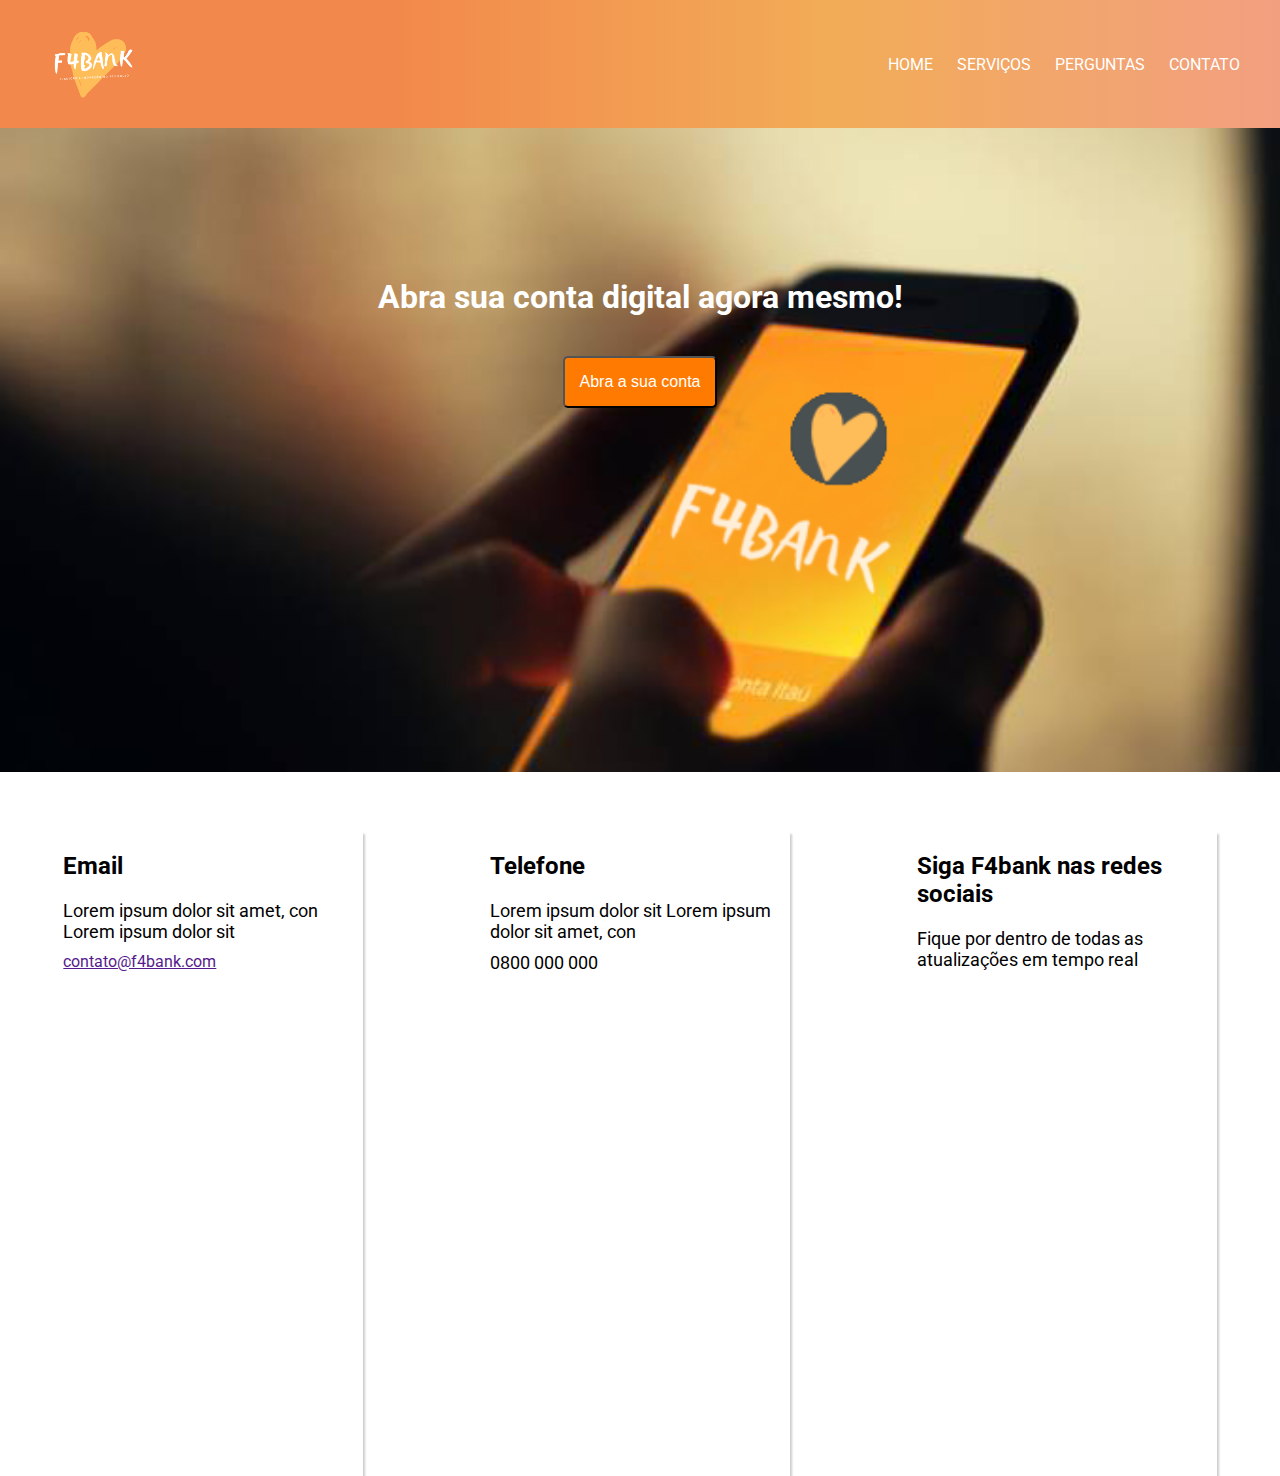
==== projeto-f4bank/contato.html @ 717983bf "Resolvendo problemas do git" ====
<!DOCTYPE html>
<html lang="en">
<head>
    <meta charset="UTF-8">
    <meta http-equiv="X-UA-Compatible" content="IE=edge">
    <meta name="viewport" content="width=device-width, initial-scale=1.0">
    <title>Document</title>
    <link rel="stylesheet" type="text/css" href="styles.css">
    <link rel="stylesheet" type="text/css" href="contato.css">
</head>
<body>
    <header class="container-menu">
        <img id="logo-menu" src="img/f4bank-removebg-preview.png" alt="logo-f4bank">
        <nav class="menu">
            <div class="teste">
                <input type="checkbox" id="check">
                <label for="check" class="check-btn">
                    <img src="img/menu-regular-24.png" alt="abrir-menu-mobile" class="bx-menu-open">   
                </label> 
                
                <ul class="itens-menu">
                    <li><a class="item 1" href="#">HOME</a></li>
                    <li><a class="item 2" href="#">SERVIÇOS</a></li>
                    <li><a class="item 3" href="#">PERGUNTAS</a></li>
                    <li><a class="item 4" href="#">CONTATO</a></li>
                </ul>      
            </div>
        </nav> 
    </header>
    <main>
        <div class="conta-digital">
            <h1>Abra sua conta digital agora mesmo!</h1>
            <button class="btn-conta-digital">Abra a sua conta</button>
        </div>
        <div class="container-contato">
            <div class="email">
                <h2>Email</h2>
                <p>Lorem ipsum dolor sit amet, con Lorem ipsum dolor sit</p>
                <a href="">contato@f4bank.com</a> 
            </div>

            <div class="telefone">
                <h2>Telefone</h2>
                <p>Lorem ipsum dolor sit Lorem ipsum dolor sit amet, con</p>
                <p>0800 000 000</p>
            </div>

            <div class="sociais">
                <h2>Siga F4bank nas redes sociais</h2>
                <p>Fique por dentro de todas as atualizações em tempo real</p>
                <a href=""><img src="" alt=""></a>
            </div>
        </div>
    </main>
    <footer>
        
    </footer>
</body>
</html>


<!-- <div class="formulario">
            <form>
                <h2>Entre em contato com a gente</h2>
                <label>Nome:</label><br>
                <input type="text" id="name" name="nome"><br>
                <label>Email:</label><br>
                <input type="email" id="name" name="email"><br>
                <label>Mensagem:</label><br>
                <textarea type="text" id="name" name="text"></textarea> <br>
                <button class="btn">Enviar</button>
            </form>
        </div> -->
---- projeto-f4bank/styles.css ----
/* ===================================== GOOGLE FONTS ===================================== */
@import url('https://fonts.googleapis.com/css2?family=Roboto&display=swap');

/* ===================================== VARIÁVEIS ===================================== */
:root{
    /* =================== CORES =================== */
    --cor-principal-menu: linear-gradient(90deg, #F2884B 30%, #F2AC57, #F29F80);;
    --cor-menu-mobile: linear-gradient(90deg, #F2884B 30%, #F2AC57, #F29F80);
    --cor-fonte-menu: white;
    --cor-hover-menu: #8b8b8b;

    /* =================== TIPOGRAFIA =================== */
    --font-body: 'Roboto', sans-serif;

    --altura-menu: 8rem;
    --padding-vertical-menu: 0 2rem;
    --padding-itens-menu: .5rem;
    --gap-itens-menu-desktop: .5rem;
    --border-radius-itens-menu: 1rem;
    --transicao-hover-itens-menu: 1s;
    --tamanho-logo-menu: 100%;
    --icone-btn-mobile: 3rem;
}

/* =================== BASE =================== */
*{
    margin: 0;
    padding: 0;
    box-sizing: border-box;
}
body{
    font-family: var(--font-body);
}

/* =================== ESTILIZAÇÃO MENU =================== */
.container-menu{
    display: flex;
    justify-content: space-between;
    align-items: center;
    position: fixed;
    width: 100%;
    height: var(--altura-menu);
    padding: var(--padding-vertical-menu);
    background-image: var(--cor-principal-menu);
}

.itens-menu{
    display: flex;
    gap: var(--gap-itens-menu-desktop);
}

li{
    list-style: none;
}

.item{
    text-decoration: none;
    padding: var(--padding-itens-menu);
    color: var(--cor-fonte-menu);
    border-radius: var(--border-radius-itens-menu);
}

.item:hover{
    background-color: var(--cor-hover-menu);
    transition: var(--transicao-hover-itens-menu);
}

#logo-menu{
    height: var(--tamanho-logo-menu);
}

#check{
    display: none;
}

.bx-menu-open{
    display: none;
    height: var(--icone-btn-mobile);
    cursor: pointer;
}

/* =================== ESTILIZAÇÃO CONTEÚDO =================== */
main{
    padding: 8rem 0;
    height: 100vh;
}
div,html {

    height: 100%;
    margin: 0
}


.bloco-container{

display: flex;
flex-direction: column;

} 

.container01 {


    background-image: url("img/imageminicial.png");
    background-repeat: no-repeat;
    background-size: 100%;
    height: 150vh;
  
    

}


#titulo-container1 {
       

    display: grid;
    grid-template-columns: repeat(3,1fr);
    justify-content: center;
    color: azure;
    font-size: 30px;
    padding-top: 60px;
    padding-left: 50px;
    padding-right: 50px;
     font-family: 'Lucida Sans';
}

#subtitulo01{
    display: grid;       
    grid-template-columns: .85fr 1fr 1fr;
    color: azure;
    font-size: 15px;
    margin-top: 20px;
    padding-left: 50px;
    padding-right: 50px;
    font-family: 'Lucida Sans';
}

p1 {text-shadow: 0.05em 0.05em rgb(0, 0, 0)}



.container02 {
display:grid ;
grid-template-columns: 1fr 1fr;
background-color : rgb(255, 255, 255);
margin-left: 100px;
margin-top: -110px; 
}

p2{
 
    margin-top: 100px;
   margin-right: 100px; 
   text-align:justify;

}

.container03 {

    display:grid ;
    grid-template-columns: 1fr 1fr 1fr;
    background-color : rgb(255, 255, 255);
   
}

#cartoes{

display: grid;
margin-left: 100px;
height: 60vh;

}


/* =================== ESTILIZAÇÃO RODAPÉ =================== */

.footer{
    display: flex;
    flex-grow: 0;
    justify-content: space-around;
    align-items: center;
    height: 4rem;
    background-color: #444140;
}

.container-img-footer{
    height: 100%;
}


.paragrafo-footer{
    color: white;
}

#logo-footer{
    height: 100%;
}

/* =================== RESPONSIVIDADE =================== */
@media screen and (max-width: 600px) {
    .bx-menu-open{
        display: block;
    }

    .itens-menu{
        display: flex;
        flex-direction: column;
        justify-content:flex-start;
        align-items: center;
        position: absolute;
        width: 100%;
        height: calc(100vh - 8rem);
        top: 8rem;
        left: -110%;
        position: fixed;
        width: 100vw;
        height: 100vh;
        top: 8rem;
        left: -100%;
        padding: 1rem;        
        background-image: var(--cor-menu-mobile);
        transition: linear .5s;
        overflow-y: auto;
        z-index: 1000;
    }

    li{
        display: flex;
        justify-content: center;
        align-items: center;
        height: 3rem;
        width: 100%;
        border-bottom: 2px solid rgba(0, 0, 0, .05);
    }
    .item{
        width: 100%;
        text-align: center;
    }

    .bx-menu-open:hover{
        height: 3.5rem ;
        transition: .5s;
    }

    #check:checked ~ .itens-menu{ /* Se 'checked', ativa menu mobile!*/
        left: 0;
    }
}
---- projeto-f4bank/contato.css ----
/* Container conteudo contato */

.container-contato {
  display: flex;
  flex-direction: row;
  flex-wrap: wrap;
  justify-content: space-around;
}


/* Botão e background para abrir conta digital e o formulario */
.conta-digital {
  background-image: url(img/f4bank02.png);
  background-repeat: no-repeat;
  background-size: cover;
  background-position: center;
  padding: 150px;
  display: flex;
  flex-direction: column;
  align-items: center;
}

.conta-digital h1 {
  margin-bottom: 40px;
  color: #fff;
}

.btn-conta-digital {
  padding: 15px;
  color: #fff;
  background-color: #ff7a00;
  border-radius: 5px;
  font-size: 16px;
}

/* Estilização do conteudo */

.container-contato h2 {
  margin-top: 20px;
  margin-bottom: 20px;
}

.container-contato p {
  font-size: 18px;
  margin-bottom: 10px;
}

.email {
  margin-top: 60px;
  max-width: 300px;
  box-shadow: 2px 2px 2px rgba(0, 0, 0, 0.2);
}

.telefone {
  margin-top: 60px;
  max-width: 300px;
  box-shadow: 2px 2px 2px rgba(0, 0, 0, 0.2);
}


.sociais {
  margin-top: 60px;
  max-width: 300px;
  box-shadow: 2px 2px 2px rgba(0, 0, 0, 0.2);
}
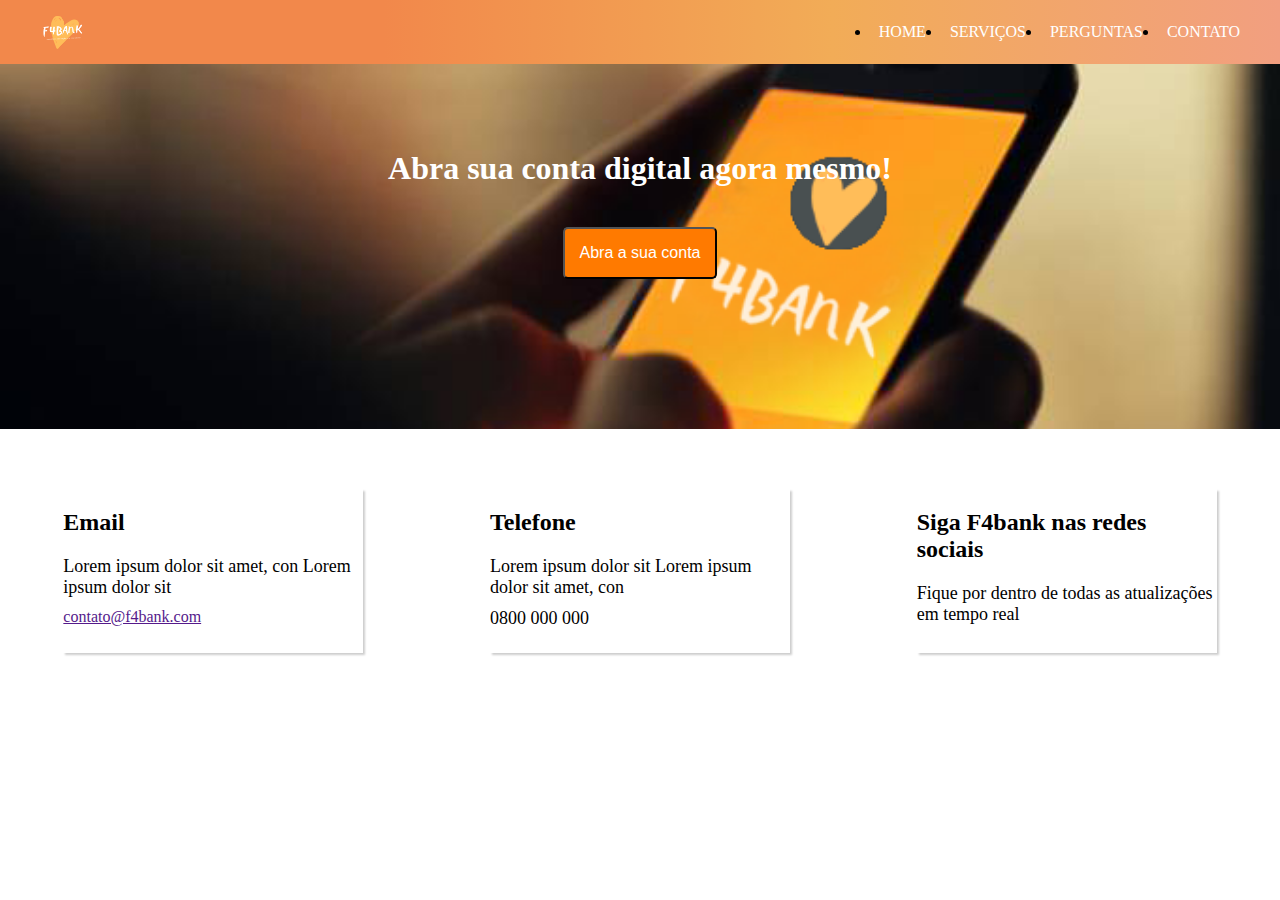
==== commit 945d61ac: "Atualização página home" ====
--- a/projeto-f4bank/contato.html
+++ b/projeto-f4bank/contato.html
@@ -19,7 +19,7 @@
                 </label> 
                 
                 <ul class="itens-menu">
-                    <li><a class="item 1" href="#">HOME</a></li>
+                    <li><a class="item 1" href="index.html">HOME</a></li>
                     <li><a class="item 2" href="#">SERVIÇOS</a></li>
                     <li><a class="item 3" href="#">PERGUNTAS</a></li>
                     <li><a class="item 4" href="#">CONTATO</a></li>
--- a/projeto-f4bank/styles.css
+++ b/projeto-f4bank/styles.css
@@ -7,12 +7,12 @@
     --cor-principal-menu: linear-gradient(90deg, #F2884B 30%, #F2AC57, #F29F80);;
     --cor-menu-mobile: linear-gradient(90deg, #F2884B 30%, #F2AC57, #F29F80);
     --cor-fonte-menu: white;
-    --cor-hover-menu: #8b8b8b;
+    --cor-hover-menu: #444140;
 
     /* =================== TIPOGRAFIA =================== */
     --font-body: 'Roboto', sans-serif;
 
-    --altura-menu: 8rem;
+    --altura-menu: 4rem;
     --padding-vertical-menu: 0 2rem;
     --padding-itens-menu: .5rem;
     --gap-itens-menu-desktop: .5rem;
@@ -28,7 +28,9 @@
     padding: 0;
     box-sizing: border-box;
 }
-body{
+.container-flex{
+    display: flex;
+    flex-direction: column;
     font-family: var(--font-body);
 }
 
@@ -49,7 +51,7 @@
     gap: var(--gap-itens-menu-desktop);
 }
 
-li{
+#lista-menu{
     list-style: none;
 }
 
@@ -80,125 +82,179 @@
 }
 
 /* =================== ESTILIZAÇÃO CONTEÚDO =================== */
-main{
-    padding: 8rem 0;
-    height: 100vh;
-}
-div,html {
-
+.container-main{
+    display: flex;
+    flex-direction: column;
+    padding: var(--altura-menu) 0 0 0;
     height: 100%;
-    margin: 0
-}
-
-
-.bloco-container{
-
-display: flex;
-flex-direction: column;
-
-} 
-
-.container01 {
-
-
-    background-image: url("img/imageminicial.png");
+    min-height: 100%;
+    flex-grow: 1;
+}
+
+
+/* =================== PRIMEIRA SEÇÃO =================== */
+
+.primeira-secao{
+    display: flex;
+    flex-direction: column;
+    width: 100%;
+    color: azure;
+    background-image: url("img/menina\ com\ cartao\ sorriso.jpg");
     background-repeat: no-repeat;
     background-size: 100%;
-    height: 150vh;
-  
-    
-
-}
-
-
-#titulo-container1 {
-       
-
-    display: grid;
-    grid-template-columns: repeat(3,1fr);
+    
+}
+
+.box-secao1{
+    background: rgba(0, 0, 0, 0.5);
+    padding-bottom: 1rem;
+}
+
+.titulo{
+    padding: 1em 1.6em;
+    max-width: 300px;
+}
+
+.subtitulo{
+    padding: .5em 2.3em;
+    max-width: 300px;
+}
+
+.lista{
+    padding: .5em 3.3em;
+    max-width: 300px;
+}
+
+/* =================== SEGUNDA SEÇÃO =================== */
+.segunda-secao{
+    display: flex;
     justify-content: center;
+    align-items: center;
+    background-color: #bbbbba;
     color: azure;
-    font-size: 30px;
-    padding-top: 60px;
-    padding-left: 50px;
-    padding-right: 50px;
-     font-family: 'Lucida Sans';
-}
-
-#subtitulo01{
-    display: grid;       
-    grid-template-columns: .85fr 1fr 1fr;
+    width: 100%;
+    padding: 1.5rem;
+}
+
+.box-img{
+    width: 50%;
+    height: 100%;
+}
+
+.box-textos{
+    width: 50%;
+    height: 100%;
+}
+
+.lista-secao2{
+    list-style: none;
+}
+
+.imagem-celular{
+    width: 100%;
+}
+
+/* =================== TERCEIRA SEÇÃO =================== */
+.terceira-secao{
+    width: 100%;
+    background-image: url("img/avôs.png");
+    background-repeat: no-repeat;
+    background-size: 100%;
+}
+
+.box-secao3{
+    background: rgba(0, 0, 0, 0.5);
+    height: 100vh;
+}
+
+.imagem-container03{
+    height: 85%;
+}
+
+/* =================== ESTILIZAÇÃO RODAPÉ =================== */
+.container-footer{
+    display: flex;
+    flex-direction: column;
+    justify-content: center;
+    align-items:flex-start;
+    background-color: #444140;
     color: azure;
-    font-size: 15px;
-    margin-top: 20px;
-    padding-left: 50px;
-    padding-right: 50px;
-    font-family: 'Lucida Sans';
-}
-
-p1 {text-shadow: 0.05em 0.05em rgb(0, 0, 0)}
-
-
-
-.container02 {
-display:grid ;
-grid-template-columns: 1fr 1fr;
-background-color : rgb(255, 255, 255);
-margin-left: 100px;
-margin-top: -110px; 
-}
-
-p2{
- 
-    margin-top: 100px;
-   margin-right: 100px; 
-   text-align:justify;
-
-}
-
-.container03 {
-
-    display:grid ;
-    grid-template-columns: 1fr 1fr 1fr;
-    background-color : rgb(255, 255, 255);
-   
-}
-
-#cartoes{
-
-display: grid;
-margin-left: 100px;
-height: 60vh;
-
-}
-
-
-/* =================== ESTILIZAÇÃO RODAPÉ =================== */
-
-.footer{
-    display: flex;
-    flex-grow: 0;
-    justify-content: space-around;
-    align-items: center;
-    height: 4rem;
-    background-color: #444140;
-}
-
-.container-img-footer{
-    height: 100%;
-}
-
-
-.paragrafo-footer{
+    width: 100%;
+    height: auto;
+    padding: 2rem;
+    margin-top: auto;
+    clear: both;    
+}
+
+.bloco1-footer{
+    display: flex;
+    border-bottom: 2px solid rgba(0, 0, 0, .06);
+    padding-bottom: 1em;
+}
+
+.bloco2-footer{
+    padding: 1em;
+    align-self: center;
+}
+
+.lista-footer{
+    display: flex;
+}
+
+.bloco-lista{
+    list-style: none;
+}
+
+footer div ul li a{
+    text-decoration: none;
     color: white;
 }
-
-#logo-footer{
-    height: 100%;
+footer div ul li a:hover{
+    color: #F2884B;
+    transition: .2s;
+    
+}
+
+.bloco-texto1{
+    display: flex;
+    flex-direction: column;
+    /* width: 20vw; */
+    padding: 1rem 1rem;
+
+}
+
+
+.bloco-texto2{
+    display: flex;
+    flex-direction: column;
+    /* width: 20vw; */
+    padding: 1rem 1rem;
+}
+
+.bloco-texto3{
+    display: flex;
+    flex-direction: column;
+    /* width: 20vw; */
+    padding: 1rem 1rem;
+}
+
+.redes-sociais{
+    display: flex;
+    align-self: center;
+    cursor: pointer;
+}
+
+.redes-sociais a img:hover{
+    color:  #F2884B;
+    transition: .2s;
+}
+
+svg:hover path{
+    fill:  #F2884B;    
 }
 
 /* =================== RESPONSIVIDADE =================== */
-@media screen and (max-width: 600px) {
+@media screen and (max-width: 800px) {
     .bx-menu-open{
         display: block;
     }
@@ -216,7 +272,7 @@
         position: fixed;
         width: 100vw;
         height: 100vh;
-        top: 8rem;
+        top: var(--altura-menu);
         left: -100%;
         padding: 1rem;        
         background-image: var(--cor-menu-mobile);
@@ -225,7 +281,7 @@
         z-index: 1000;
     }
 
-    li{
+    #lista-menu{
         display: flex;
         justify-content: center;
         align-items: center;
@@ -246,5 +302,79 @@
     #check:checked ~ .itens-menu{ /* Se 'checked', ativa menu mobile!*/
         left: 0;
     }
-}
-
+
+    /* =================== PRIMEIRA SEÇÃO =================== */
+
+    .primeira-secao{
+        background-image: url("img/imageminicial.png");
+        background-repeat: no-repeat;
+        background-position: center;
+        background-size: cover;
+    }
+
+    /* =================== SEGUNDA SEÇÃO =================== */
+
+    .segunda-secao{
+        display: flex;
+        flex-direction: column;
+        justify-content: center;
+        align-items: center;
+        width: 100%;
+        padding: 1.5rem;
+    }
+
+    .box-img{
+        display: flex;
+        justify-content: center;
+        align-items: center;
+        width: 100%;
+        height: 100%;
+    }
+    
+    .box-secao2{
+        width: 100%;
+        height: 100%;
+    }
+
+    .imagem-celular{
+        width: 90%;
+    }
+
+    /* =================== TERCEIRA SEÇÃO =================== */
+
+    .terceira-secao{
+        background-image: url("img/avôs.png");
+        background-repeat: no-repeat;
+        background-position:top ;
+        background-size: cover;
+    }
+
+    .imagem-container03{
+        height: 50%;
+    }
+
+    /* =================== RODAPÉ =================== */
+
+    .container-footer{
+        display: flex;
+        flex-direction: column;
+        justify-content: center;
+        align-items:flex-start  ;
+        background-color: #444140;
+        color: azure;
+        width: 100%;
+        height: auto;
+        padding: 2rem;
+        margin-top: auto;
+        clear: both;    
+    }
+
+    .bloco1-footer{
+        display: flex;
+        flex-direction: column;
+    }
+    
+    
+
+}
+
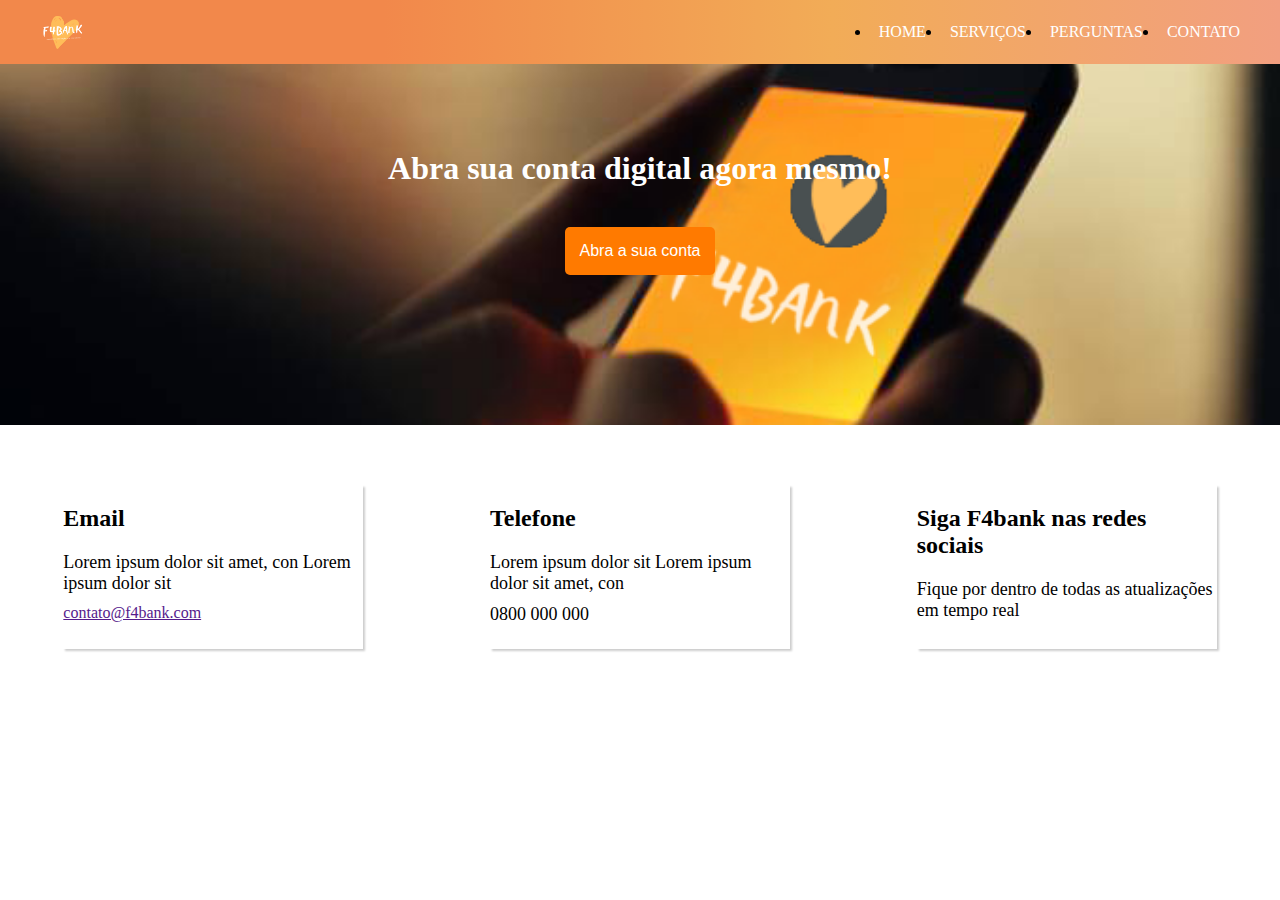
==== commit 9bb992b0: "Feito o formulario de cadastro em pop-up" ====
--- a/projeto-f4bank/contato.html
+++ b/projeto-f4bank/contato.html
@@ -19,7 +19,7 @@
                 </label> 
                 
                 <ul class="itens-menu">
-                    <li><a class="item 1" href="index.html">HOME</a></li>
+                    <li><a class="item 1" href="#">HOME</a></li>
                     <li><a class="item 2" href="#">SERVIÇOS</a></li>
                     <li><a class="item 3" href="#">PERGUNTAS</a></li>
                     <li><a class="item 4" href="#">CONTATO</a></li>
@@ -29,8 +29,11 @@
     </header>
     <main>
         <div class="conta-digital">
+            
             <h1>Abra sua conta digital agora mesmo!</h1>
             <button class="btn-conta-digital">Abra a sua conta</button>
+
+
         </div>
         <div class="container-contato">
             <div class="email">
@@ -51,23 +54,76 @@
                 <a href=""><img src="" alt=""></a>
             </div>
         </div>
+
+
     </main>
     <footer>
         
     </footer>
-</body>
-</html>
 
 
-<!-- <div class="formulario">
-            <form>
-                <h2>Entre em contato com a gente</h2>
-                <label>Nome:</label><br>
-                <input type="text" id="name" name="nome"><br>
-                <label>Email:</label><br>
-                <input type="email" id="name" name="email"><br>
-                <label>Mensagem:</label><br>
-                <textarea type="text" id="name" name="text"></textarea> <br>
-                <button class="btn">Enviar</button>
+    <div class="modal">
+        <div id="modal" class="box">
+            <form action="">
+                <fieldset>
+                    <button class="fechar">x</button>
+                    <legend><b>Abra agora sua Conta Digital<b></legend>
+                        <br>
+                    <div class="input">
+                        <input type="text" name="nome" id="nome" class="inputUsuario" required>
+                        <label for="nome" class="label-contato">Nome completo</label>
+                    </div>
+                    <br><br>
+                    
+                    
+                    <div class="input">
+                        <input type="text" name="email" id="email" class="inputUsuario" required>
+                        <label for="nome" class="label-contato">Email</label>
+                    </div>
+                    <br><br>
+
+
+                    <div class="input">
+                        <input type="tel" name="telefone" id="telefone" class="inputUsuario" required>
+                        <label for="nome" class="label-contato">Telefone</label>
+                    </div>
+                    <br><br>
+
+
+                        <label for="nome" ><b>Data de nascimento</b></label>
+                        <input type="date" name="data_nascimento" id="data_nascimento" required>
+                    <br><br>
+
+
+                    <div class="input">
+                        <input type="text" name="telefone" id="telefone" class="inputUsuario" required>
+                        <label for="nome" class="label-contato">CPF</label>
+                    </div>
+                    <br><br>
+
+                    
+                    <input type="submit" name="submit" id="submit">
+                    
+                </fieldset>
             </form>
-        </div> -->+        </div>
+    </div>
+
+
+    <script>
+        function iniciaModal(modalId) {
+            const modal = document.getElementById(modalId);
+            modal.classList.add('mostrar')
+            modal.addEventListener('click', (e) => {
+                if(e.target.className ==='fechar'){
+                    modal.classList.remove('mostrar');
+                }
+            });
+        }
+        const botao = document.querySelector('.btn-conta-digital');
+        botao.addEventListener('click', () => iniciaModal('modal'));
+        
+    </script>
+
+</body>
+</html>--- a/projeto-f4bank/contato.css
+++ b/projeto-f4bank/contato.css
@@ -25,12 +25,122 @@
   color: #fff;
 }
 
+
+
 .btn-conta-digital {
   padding: 15px;
   color: #fff;
   background-color: #ff7a00;
   border-radius: 5px;
   font-size: 16px;
+  cursor: pointer;
+  border: none;
+}
+
+
+.btn-conta-digital:hover {
+  background-color: #b15500;
+}
+
+
+.box {
+  top: 0px;
+  height: 100vh;
+  position: fixed;
+  background-color: #252525;
+  padding: 15px;
+  width: 50%;
+  color: #fff;
+  text-align: center;
+  right: 0px;
+  z-index: 2000;
+  display: none;
+}
+
+fieldset {
+  position: relative;
+  border: none;
+}
+
+legend {
+  position: relative;
+  font-size: 20px;
+  padding: 20px;
+}
+
+.input {
+  position: relative;
+}
+
+.inputUsuario {
+  background: none;
+  border: none;
+  border-bottom: 1px solid #fff;
+  color: #fff;
+  font-size: 15px;
+  outline: none;
+  width: 50%;
+  letter-spacing: 1px;
+}
+
+.label-contato {
+  position: absolute;
+  top: 0px;
+  left: 25%;
+  pointer-events: none;
+  transition: .5s;
+  text-align: center;
+  
+}
+
+.inputUsuario:focus ~ .label-contato, 
+.inputUsuario:valid ~ .label-contato {
+  top: -20px;
+  font-size: 12px;
+  color: #ff7a00;
+}
+
+#data_nascimento {
+  border: none;
+  padding: 8px;
+  border-radius: 10px;
+  outline: none;
+  font-size: 15px;
+  margin-top: 20px;
+  margin-bottom: 20px;
+}
+
+#submit {
+  background-color: #ff7a00;
+  width: 50%;
+  border: none;
+  padding: 15px;
+  color: #fff;
+  font-size: 15px;
+  cursor: pointer;
+  border-radius: 5px;
+}
+
+#submit:hover {
+  background-color: #b15500;
+}
+
+.fechar {
+  position: absolute;
+  font-size: 1em;
+  top: -60px;
+  right: 0;
+  width: 50px;
+  height: 50px;
+  border-radius: 50%;
+  border: 4px solid #ff7a00;
+  background: #ff7a00;
+  color: #fff;
+  cursor: pointer;
+}
+
+.box.mostrar {
+  display: block;
 }
 
 /* Estilização do conteudo */
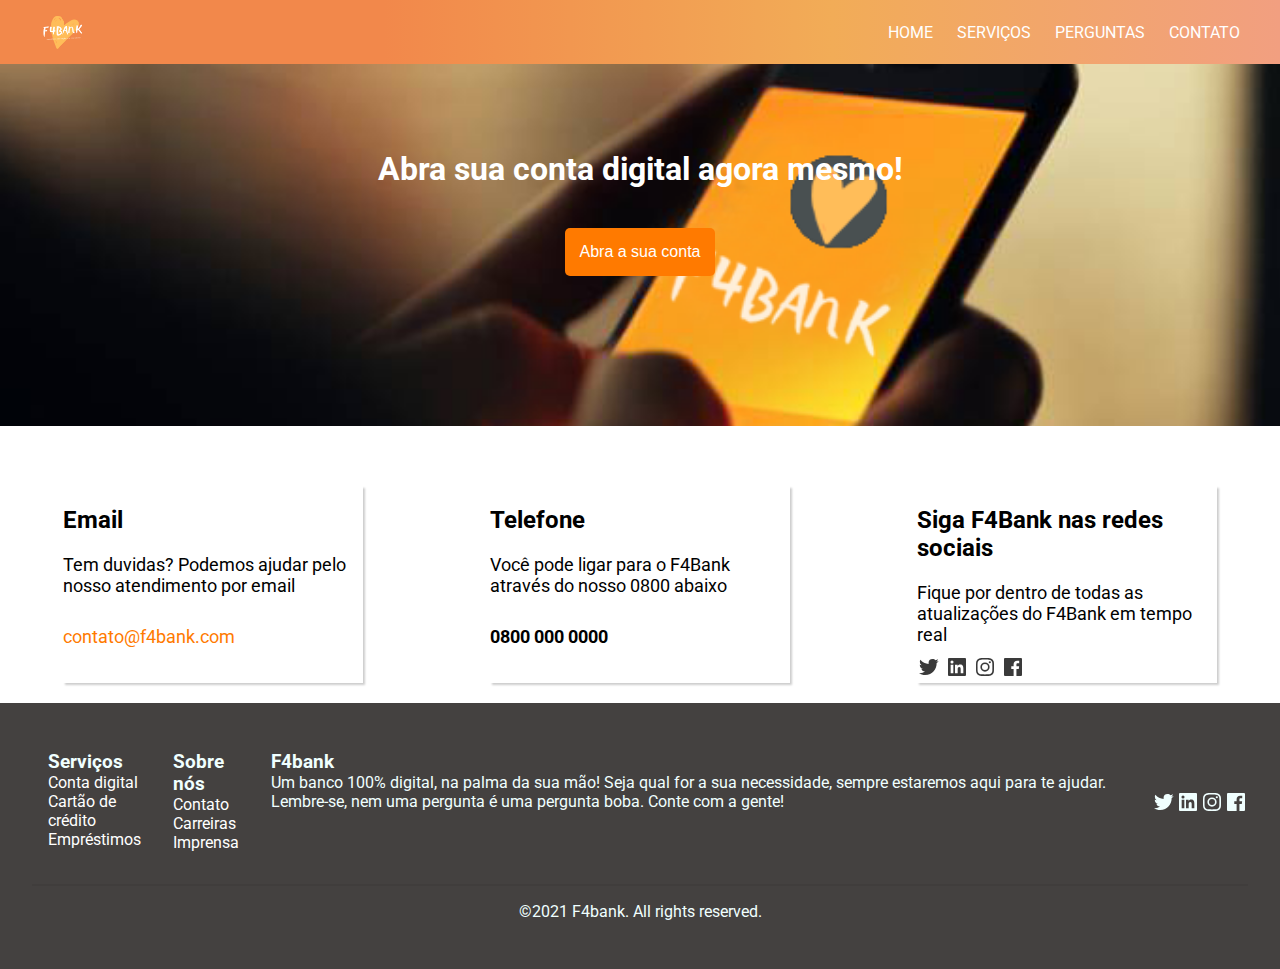
==== commit aa74a401: "Corrigindo erros do codigo" ====
--- a/projeto-f4bank/contato.html
+++ b/projeto-f4bank/contato.html
@@ -8,24 +8,24 @@
     <link rel="stylesheet" type="text/css" href="styles.css">
     <link rel="stylesheet" type="text/css" href="contato.css">
 </head>
-<body>
+<body class="container-flex">
     <header class="container-menu">
+        
         <img id="logo-menu" src="img/f4bank-removebg-preview.png" alt="logo-f4bank">
         <nav class="menu">
-            <div class="teste">
-                <input type="checkbox" id="check">
-                <label for="check" class="check-btn">
-                    <img src="img/menu-regular-24.png" alt="abrir-menu-mobile" class="bx-menu-open">   
-                </label> 
-                
-                <ul class="itens-menu">
-                    <li><a class="item 1" href="#">HOME</a></li>
-                    <li><a class="item 2" href="#">SERVIÇOS</a></li>
-                    <li><a class="item 3" href="#">PERGUNTAS</a></li>
-                    <li><a class="item 4" href="#">CONTATO</a></li>
-                </ul>      
-            </div>
-        </nav> 
+            <input type="checkbox" id="check">
+            <label for="check" class="check-btn">
+                <img src="img/menu-regular-24.png" alt="abrir-menu-mobile" class="bx-menu-open">   
+            </label> 
+            
+            <ul class="itens-menu">
+                <li id="lista-menu"><a class="item 1" href="index.html">HOME</a></li>
+                <li id="lista-menu"><a class="item 2" href="#">SERVIÇOS</a></li>
+                <li id="lista-menu"><a class="item 3" href="#">PERGUNTAS</a></li>
+                <li id="lista-menu"><a class="item 4" href="contato.html">CONTATO</a></li>
+            </ul>      
+        </nav>
+
     </header>
     <main>
         <div class="conta-digital">
@@ -38,27 +38,70 @@
         <div class="container-contato">
             <div class="email">
                 <h2>Email</h2>
-                <p>Lorem ipsum dolor sit amet, con Lorem ipsum dolor sit</p>
-                <a href="">contato@f4bank.com</a> 
+                <p>Tem duvidas? Podemos ajudar pelo nosso atendimento por email</p>
+                <a id="email-contato" href="">contato@f4bank.com</a> 
             </div>
 
             <div class="telefone">
                 <h2>Telefone</h2>
-                <p>Lorem ipsum dolor sit Lorem ipsum dolor sit amet, con</p>
-                <p>0800 000 000</p>
+                <p>Você pode ligar para o F4Bank através do nosso 0800 abaixo</p>
+                <p id="telefone-contato"><b>0800 000 0000</b></p>
             </div>
 
             <div class="sociais">
-                <h2>Siga F4bank nas redes sociais</h2>
-                <p>Fique por dentro de todas as atualizações em tempo real</p>
-                <a href=""><img src="" alt=""></a>
+                <h2>Siga F4Bank nas redes sociais</h2>
+                <p>Fique por dentro de todas as atualizações do F4Bank em tempo real</p>
+                <svg xmlns="http://www.w3.org/2000/svg" width="24" height="24" viewBox="0 0 24 24" style="fill: rgb(58, 58, 58);transform: msFilter"><path d="M19.633 7.997c.013.175.013.349.013.523 0 5.325-4.053 11.461-11.46 11.461-2.282 0-4.402-.661-6.186-1.809.324.037.636.05.973.05a8.07 8.07 0 0 0 5.001-1.721 4.036 4.036 0 0 1-3.767-2.793c.249.037.499.062.761.062.361 0 .724-.05 1.061-.137a4.027 4.027 0 0 1-3.23-3.953v-.05c.537.299 1.16.486 1.82.511a4.022 4.022 0 0 1-1.796-3.354c0-.748.199-1.434.548-2.032a11.457 11.457 0 0 0 8.306 4.215c-.062-.3-.1-.611-.1-.923a4.026 4.026 0 0 1 4.028-4.028c1.16 0 2.207.486 2.943 1.272a7.957 7.957 0 0 0 2.556-.973 4.02 4.02 0 0 1-1.771 2.22 8.073 8.073 0 0 0 2.319-.624 8.645 8.645 0 0 1-2.019 2.083z"></path></svg>
+                <svg xmlns="http://www.w3.org/2000/svg" width="24" height="24" viewBox="0 0 24 24" style="fill: rgb(58, 58, 58);transform: msFilter"><path d="M20 3H4a1 1 0 0 0-1 1v16a1 1 0 0 0 1 1h16a1 1 0 0 0 1-1V4a1 1 0 0 0-1-1zM8.339 18.337H5.667v-8.59h2.672v8.59zM7.003 8.574a1.548 1.548 0 1 1 0-3.096 1.548 1.548 0 0 1 0 3.096zm11.335 9.763h-2.669V14.16c0-.996-.018-2.277-1.388-2.277-1.39 0-1.601 1.086-1.601 2.207v4.248h-2.667v-8.59h2.56v1.174h.037c.355-.675 1.227-1.387 2.524-1.387 2.704 0 3.203 1.778 3.203 4.092v4.71z"></path></svg>
+                <svg xmlns="http://www.w3.org/2000/svg" width="24" height="24" viewBox="0 0 24 24" style="fill: rgb(58, 58, 58);transform: msFilter"><path d="M11.999 7.377a4.623 4.623 0 1 0 0 9.248 4.623 4.623 0 0 0 0-9.248zm0 7.627a3.004 3.004 0 1 1 0-6.008 3.004 3.004 0 0 1 0 6.008z"></path><circle cx="16.806" cy="7.207" r="1.078"></circle><path d="M20.533 6.111A4.605 4.605 0 0 0 17.9 3.479a6.606 6.606 0 0 0-2.186-.42c-.963-.042-1.268-.054-3.71-.054s-2.755 0-3.71.054a6.554 6.554 0 0 0-2.184.42 4.6 4.6 0 0 0-2.633 2.632 6.585 6.585 0 0 0-.419 2.186c-.043.962-.056 1.267-.056 3.71 0 2.442 0 2.753.056 3.71.015.748.156 1.486.419 2.187a4.61 4.61 0 0 0 2.634 2.632 6.584 6.584 0 0 0 2.185.45c.963.042 1.268.055 3.71.055s2.755 0 3.71-.055a6.615 6.615 0 0 0 2.186-.419 4.613 4.613 0 0 0 2.633-2.633c.263-.7.404-1.438.419-2.186.043-.962.056-1.267.056-3.71s0-2.753-.056-3.71a6.581 6.581 0 0 0-.421-2.217zm-1.218 9.532a5.043 5.043 0 0 1-.311 1.688 2.987 2.987 0 0 1-1.712 1.711 4.985 4.985 0 0 1-1.67.311c-.95.044-1.218.055-3.654.055-2.438 0-2.687 0-3.655-.055a4.96 4.96 0 0 1-1.669-.311 2.985 2.985 0 0 1-1.719-1.711 5.08 5.08 0 0 1-.311-1.669c-.043-.95-.053-1.218-.053-3.654 0-2.437 0-2.686.053-3.655a5.038 5.038 0 0 1 .311-1.687c.305-.789.93-1.41 1.719-1.712a5.01 5.01 0 0 1 1.669-.311c.951-.043 1.218-.055 3.655-.055s2.687 0 3.654.055a4.96 4.96 0 0 1 1.67.311 2.991 2.991 0 0 1 1.712 1.712 5.08 5.08 0 0 1 .311 1.669c.043.951.054 1.218.054 3.655 0 2.436 0 2.698-.043 3.654h-.011z"></path></svg>
+                <svg xmlns="http://www.w3.org/2000/svg" width="24" height="24" viewBox="0 0 24 24" style="fill: rgb(58, 58, 58);transform: msFilter"><path d="M20 3H4a1 1 0 0 0-1 1v16a1 1 0 0 0 1 1h8.615v-6.96h-2.338v-2.725h2.338v-2c0-2.325 1.42-3.592 3.5-3.592.699-.002 1.399.034 2.095.107v2.42h-1.435c-1.128 0-1.348.538-1.348 1.325v1.735h2.697l-.35 2.725h-2.348V21H20a1 1 0 0 0 1-1V4a1 1 0 0 0-1-1z"></path></svg>
             </div>
         </div>
 
 
     </main>
-    <footer>
+    <footer class="container-footer">
+
+        <div class="bloco1-footer">
+            <div class="lista-footer">
+                <div class="bloco-texto1">
+                    <h3>Serviços</h3>
+                    <ul class="bloco-lista">
+                        <li><a href="#">Conta digital</a></li>
+                        <li><a href="#">Cartão de crédito</a></li>
+                        <li><a href="#">Empréstimos</a></li>
+                    </ul>
+                </div>
+                <div class="bloco-texto2">
+                    <h3>Sobre nós</h3>
+                    <ul class="bloco-lista">
+                        <li><a href="contato.html">Contato</a></li>
+                        <li><a href="#">Carreiras</a></li>
+                        <li><a href="#">Imprensa</a></li>
+                    </ul>
+                </div>            
+            </div>
+
+            <div class="bloco-texto3">
+                <h3>F4bank</h3>
+                <p class="descricao">Um banco 100% digital, na palma da sua mão! Seja qual for
+                    a sua necessidade, sempre estaremos aqui para te ajudar. Lembre-se, nem uma pergunta
+                    é uma pergunta boba. Conte com a gente!
+                </p>
+            </div>
+            
+            <div class="redes-sociais">
+                <svg xmlns="http://www.w3.org/2000/svg" width="24" height="24" viewBox="0 0 24 24" style="fill: rgb(240, 255, 255);transform: msFilter"><path d="M19.633 7.997c.013.175.013.349.013.523 0 5.325-4.053 11.461-11.46 11.461-2.282 0-4.402-.661-6.186-1.809.324.037.636.05.973.05a8.07 8.07 0 0 0 5.001-1.721 4.036 4.036 0 0 1-3.767-2.793c.249.037.499.062.761.062.361 0 .724-.05 1.061-.137a4.027 4.027 0 0 1-3.23-3.953v-.05c.537.299 1.16.486 1.82.511a4.022 4.022 0 0 1-1.796-3.354c0-.748.199-1.434.548-2.032a11.457 11.457 0 0 0 8.306 4.215c-.062-.3-.1-.611-.1-.923a4.026 4.026 0 0 1 4.028-4.028c1.16 0 2.207.486 2.943 1.272a7.957 7.957 0 0 0 2.556-.973 4.02 4.02 0 0 1-1.771 2.22 8.073 8.073 0 0 0 2.319-.624 8.645 8.645 0 0 1-2.019 2.083z"></path></svg>
+                <svg xmlns="http://www.w3.org/2000/svg" width="24" height="24" viewBox="0 0 24 24" style="fill: rgb(240, 255, 255);transform: msFilter"><path d="M20 3H4a1 1 0 0 0-1 1v16a1 1 0 0 0 1 1h16a1 1 0 0 0 1-1V4a1 1 0 0 0-1-1zM8.339 18.337H5.667v-8.59h2.672v8.59zM7.003 8.574a1.548 1.548 0 1 1 0-3.096 1.548 1.548 0 0 1 0 3.096zm11.335 9.763h-2.669V14.16c0-.996-.018-2.277-1.388-2.277-1.39 0-1.601 1.086-1.601 2.207v4.248h-2.667v-8.59h2.56v1.174h.037c.355-.675 1.227-1.387 2.524-1.387 2.704 0 3.203 1.778 3.203 4.092v4.71z"></path></svg>
+                <svg xmlns="http://www.w3.org/2000/svg" width="24" height="24" viewBox="0 0 24 24" style="fill: rgb(240, 255, 255);transform: msFilter"><path d="M11.999 7.377a4.623 4.623 0 1 0 0 9.248 4.623 4.623 0 0 0 0-9.248zm0 7.627a3.004 3.004 0 1 1 0-6.008 3.004 3.004 0 0 1 0 6.008z"></path><circle cx="16.806" cy="7.207" r="1.078"></circle><path d="M20.533 6.111A4.605 4.605 0 0 0 17.9 3.479a6.606 6.606 0 0 0-2.186-.42c-.963-.042-1.268-.054-3.71-.054s-2.755 0-3.71.054a6.554 6.554 0 0 0-2.184.42 4.6 4.6 0 0 0-2.633 2.632 6.585 6.585 0 0 0-.419 2.186c-.043.962-.056 1.267-.056 3.71 0 2.442 0 2.753.056 3.71.015.748.156 1.486.419 2.187a4.61 4.61 0 0 0 2.634 2.632 6.584 6.584 0 0 0 2.185.45c.963.042 1.268.055 3.71.055s2.755 0 3.71-.055a6.615 6.615 0 0 0 2.186-.419 4.613 4.613 0 0 0 2.633-2.633c.263-.7.404-1.438.419-2.186.043-.962.056-1.267.056-3.71s0-2.753-.056-3.71a6.581 6.581 0 0 0-.421-2.217zm-1.218 9.532a5.043 5.043 0 0 1-.311 1.688 2.987 2.987 0 0 1-1.712 1.711 4.985 4.985 0 0 1-1.67.311c-.95.044-1.218.055-3.654.055-2.438 0-2.687 0-3.655-.055a4.96 4.96 0 0 1-1.669-.311 2.985 2.985 0 0 1-1.719-1.711 5.08 5.08 0 0 1-.311-1.669c-.043-.95-.053-1.218-.053-3.654 0-2.437 0-2.686.053-3.655a5.038 5.038 0 0 1 .311-1.687c.305-.789.93-1.41 1.719-1.712a5.01 5.01 0 0 1 1.669-.311c.951-.043 1.218-.055 3.655-.055s2.687 0 3.654.055a4.96 4.96 0 0 1 1.67.311 2.991 2.991 0 0 1 1.712 1.712 5.08 5.08 0 0 1 .311 1.669c.043.951.054 1.218.054 3.655 0 2.436 0 2.698-.043 3.654h-.011z"></path></svg>
+                <svg xmlns="http://www.w3.org/2000/svg" width="24" height="24" viewBox="0 0 24 24" style="fill: rgb(240, 255, 255);transform: msFilter"><path d="M20 3H4a1 1 0 0 0-1 1v16a1 1 0 0 0 1 1h8.615v-6.96h-2.338v-2.725h2.338v-2c0-2.325 1.42-3.592 3.5-3.592.699-.002 1.399.034 2.095.107v2.42h-1.435c-1.128 0-1.348.538-1.348 1.325v1.735h2.697l-.35 2.725h-2.348V21H20a1 1 0 0 0 1-1V4a1 1 0 0 0-1-1z"></path></svg>
+            </div>
+        </div>
         
+        <div class="bloco2-footer">
+            <p>©2021 F4bank. All rights reserved.</p> 
+        </div>
+    
     </footer>
 
 
--- a/projeto-f4bank/contato.css
+++ b/projeto-f4bank/contato.css
@@ -21,6 +21,7 @@
 }
 
 .conta-digital h1 {
+  font-size: 2em;
   margin-bottom: 40px;
   color: #fff;
 }
@@ -32,7 +33,7 @@
   color: #fff;
   background-color: #ff7a00;
   border-radius: 5px;
-  font-size: 16px;
+  font-size: 1em;
   cursor: pointer;
   border: none;
 }
@@ -145,13 +146,17 @@
 
 /* Estilização do conteudo */
 
+.container-contato {
+  margin-bottom: 20px;
+}
+
 .container-contato h2 {
   margin-top: 20px;
   margin-bottom: 20px;
 }
 
 .container-contato p {
-  font-size: 18px;
+  font-size: 1.125em;
   margin-bottom: 10px;
 }
 
@@ -172,4 +177,18 @@
   margin-top: 60px;
   max-width: 300px;
   box-shadow: 2px 2px 2px rgba(0, 0, 0, 0.2);
+}
+
+#email-contato {
+  display: inline-block;
+  color: #ff7a00;
+  margin-top: 20px;
+  text-decoration: none;
+  font-size: 1.125em;
+}
+
+#telefone-contato {
+  display: inline-block;
+  margin-top: 20px;
+  font-size: 1.125em;
 }